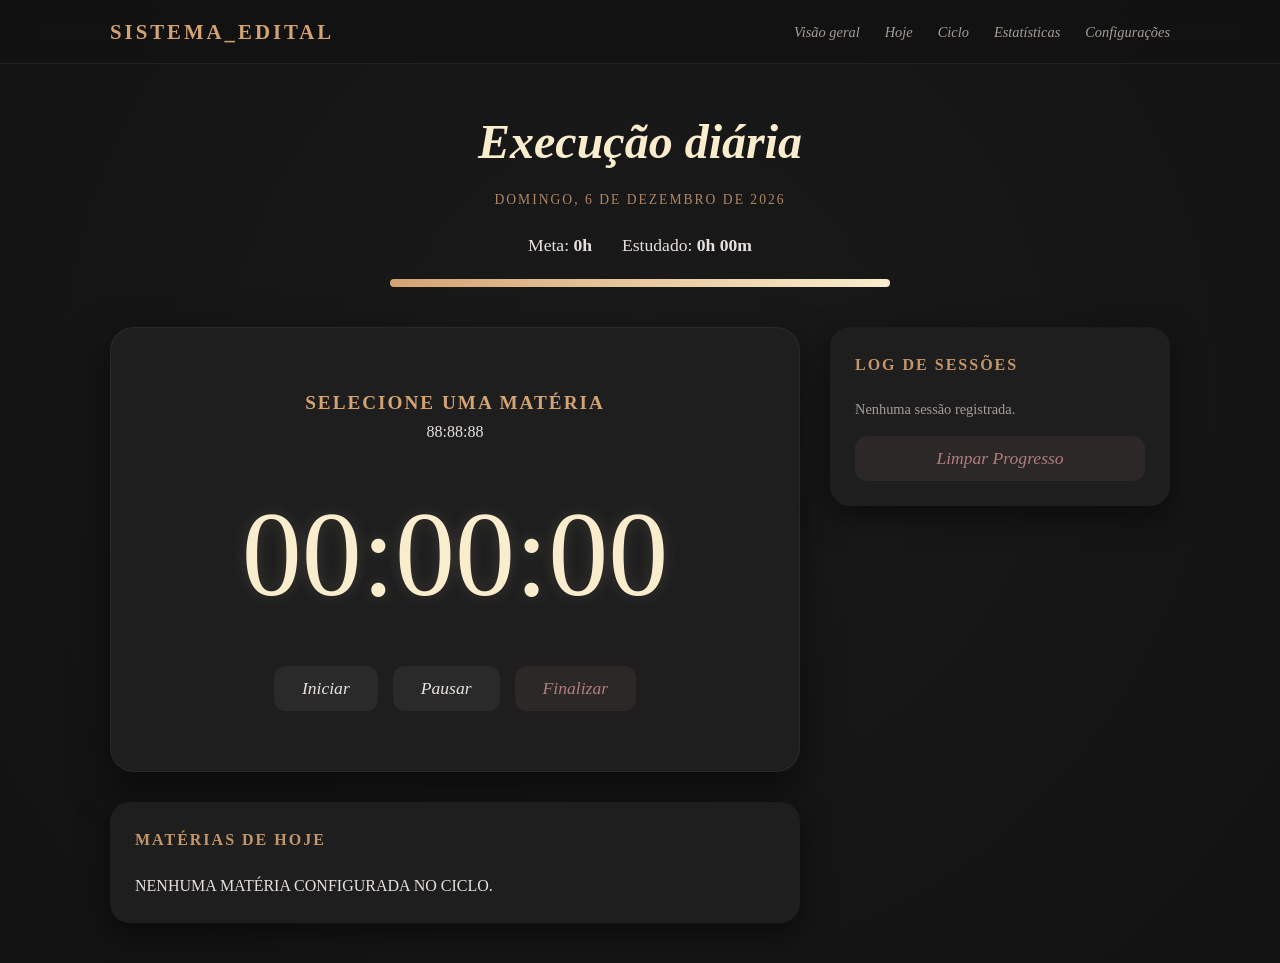
==== hoje.html @ 540a7270 "Add files via upload" ====
<!DOCTYPE html>
<html lang="pt-BR">
<head>
  <meta charset="UTF-8">
  <meta name="viewport" content="width=device-width, initial-scale=1.0">
  <title>Hoje — Execução</title>
  <link href="https://fonts.googleapis.com/css2?family=Nunito:wght@400;600;700&family=Quicksand:wght@500;600&display=swap" rel="stylesheet">
  <link rel="stylesheet" href="hoje.css">
</head>
<body>

<nav class="main-nav">
  <div class="nav-container">
    <span class="nav-title">SISTEMA_EDITAL</span>
    <ul class="nav-links">
      <li><a href="index.html">Visão geral</a></li>
      <li><a href="hoje.html">Hoje</a></li>
      <li><a href="ciclo.html">Ciclo</a></li>
      <li><a href="estatisticas.html">Estatísticas</a></li>
      <li><a href="config.html">Configurações</a></li>
    </ul>
  </div>
</nav>

<main class="container">
  <header>
    <h1>Execução diária</h1>
    <p id="current-date-display">—</p>

    <div class="cycle-summary">
      <span>Meta: <strong id="daily-target">0h</strong></span>
      <span>Estudado: <strong id="daily-done">0h 00m</strong></span>
    </div>

    <div class="global-progress">
      <div class="global-progress-fill" id="daily-progress-bar"></div>
    </div>
  </header>

  <section class="today-grid">
    <section>
      <section class="timer-section">
        <h2 id="active-subject-title">Selecione uma matéria</h2>
        <div class="timer-container">
          <div class="timer-bg">88:88:88</div>
          <div class="timer-display" id="main-timer">00:00:00</div>
        </div>

        <div class="timer-controls">
          <button id="btn-start">Iniciar</button>
          <button id="btn-pause">Pausar</button>
          <button id="btn-stop" class="danger">Finalizar</button>
        </div>
      </section>

      <section class="panel">
        <h3>Matérias de hoje</h3>
        <div id="today-subjects-list">
          <div class="subject-card active">
            <div class="subject-info">
              <strong>Direito Constitucional</strong>
              <small>Progresso: 45%</small>
              <div class="progress-mini">
                <div class="progress-mini-fill" style="width: 45%;"></div>
              </div>
            </div>
          </div>
        </div>
      </section>
    </section>

    <aside>
      <section class="panel">
        <h3>Log de sessões</h3>
        <div class="session-log" id="session-log-list">
          <p class="empty-log">Nenhuma sessão registrada.</p>
        </div>
        <button id="btn-clear-logs" class="danger" style="width: 100%; margin-top: 15px;">
          Limpar Progresso
        </button>
      </section>
    </aside>
  </section>
</main>

<script src="hoje.js"></script>
</body>
</html>
---- hoje.css ----
/* ESTILO: COZY DARK ACADEMIA (NIGHT MODE)
   PALETA: Carvão, Avelã, Creme e Mel
*/

:root {
  --bg-dark: #121212;           /* Fundo principal suave */
  --panel-bg: #1e1e1e;          /* Painéis e seções */
  --accent-cozy: #d4a373;       /* Avelã/Caramelo para detalhes */
  --highlight: #faedcd;         /* Creme para textos de destaque e timer */
  --text-main: #e6e1dd;         /* Texto principal confortável */
  --text-dim: #a59d95;          /* Texto secundário/descritivo */
  --danger-soft: #b07d7d;       /* Vermelho desbotado para o 'Stop' */
  --shadow-cozy: rgba(0, 0, 0, 0.5);
}

/* RESET & BASE */
* {
  margin: 0;
  padding: 0;
  box-sizing: border-box;
}

body {
  background-color: var(--bg-dark);
  /* Efeito de vinheta sutil para dar foco central */
  background-image: radial-gradient(circle at 50% 40%, #1a1a1a 0%, #121212 100%);
  color: var(--text-main);
  font-family: 'Lora', serif;
  line-height: 1.6;
  min-height: 100vh;
}

/* NAVEGAÇÃO */
.main-nav {
  background: rgba(18, 18, 18, 0.8);
  backdrop-filter: blur(12px);
  border-bottom: 1px solid rgba(212, 163, 115, 0.1);
  padding: 15px 0;
  position: sticky;
  top: 0;
  z-index: 100;
}

.nav-container {
  max-width: 1100px;
  margin: auto;
  padding: 0 20px;
  display: flex;
  justify-content: space-between;
  align-items: center;
}

.nav-title {
  font-family: 'EB Garamond', serif;
  font-size: 1.3rem;
  letter-spacing: 3px;
  color: var(--accent-cozy);
  text-transform: uppercase;
  font-weight: 700;
}

.nav-links {
  display: flex;
  list-style: none;
  gap: 25px;
}

.nav-links a {
  text-decoration: none;
  font-size: 0.9rem;
  color: var(--text-dim);
  font-style: italic;
  transition: 0.3s;
}

.nav-links a:hover, .nav-links a.active {
  color: var(--highlight);
}

/* ESTRUTURA PRINCIPAL */
.container {
  max-width: 1100px;
  margin: auto;
  padding: 40px 20px;
}

header {
  text-align: center;
  margin-bottom: 40px;
}

header h1 {
  font-family: 'EB Garamond', serif;
  font-size: 3rem;
  font-style: italic;
  color: var(--highlight);
  margin-bottom: 8px;
}

#current-date-display {
  font-family: 'EB Garamond', serif;
  text-transform: uppercase;
  letter-spacing: 2px;
  font-size: 0.85rem;
  color: var(--accent-cozy);
  opacity: 0.8;
}

/* SUMÁRIO E PROGRESSO */
.cycle-summary {
  display: flex;
  justify-content: center;
  gap: 30px;
  margin: 20px 0;
  font-family: 'EB Garamond', serif;
  font-size: 1.1rem;
}

.global-progress {
  background: #2a2a2a;
  height: 8px;
  border-radius: 10px;
  max-width: 500px;
  margin: 0 auto;
  overflow: hidden;
}

.global-progress-fill {
  background: linear-gradient(90deg, var(--accent-cozy), var(--highlight));
  height: 100%;
  box-shadow: 0 0 10px rgba(212, 163, 115, 0.3);
}

/* TIMER - O FOCO ACONCHEGANTE */
.timer-section {
  background: var(--panel-bg);
  padding: 60px 40px;
  border-radius: 24px;
  border: 1px solid rgba(255, 255, 255, 0.05);
  box-shadow: 0 15px 40px var(--shadow-cozy);
  text-align: center;
  margin-bottom: 30px;
}

#active-subject-title {
  font-family: 'EB Garamond', serif;
  font-size: 1.2rem;
  color: var(--accent-cozy);
  text-transform: uppercase;
  letter-spacing: 2px;
}

.timer-display {
  font-family: 'EB Garamond', serif;
  font-size: 7.5rem;
  color: var(--highlight);
  margin: 15px 0;
  font-variant-numeric: tabular-nums;
  text-shadow: 0 0 15px rgba(250, 237, 205, 0.15);
}

/* BOTÕES SUAVES */
.timer-controls {
  display: flex;
  justify-content: center;
  gap: 15px;
}

button {
  background: #2a2a2a;
  border: none;
  border-radius: 12px;
  color: var(--text-main);
  font-family: 'EB Garamond', serif;
  padding: 12px 28px;
  font-size: 1.1rem;
  font-style: italic;
  cursor: pointer;
  transition: 0.3s cubic-bezier(0.4, 0, 0.2, 1);
}

button:hover {
  background: var(--accent-cozy);
  color: var(--bg-dark);
  transform: translateY(-2px);
}

button.danger {
  color: var(--danger-soft);
  background: rgba(176, 125, 125, 0.1);
}

button.danger:hover {
  background: var(--danger-soft);
  color: white;
}

/* GRID E PAINÉIS */
.today-grid {
  display: grid;
  grid-template-columns: 1fr 340px;
  gap: 30px;
}

.panel {
  background: var(--panel-bg);
  padding: 25px;
  border-radius: 20px;
  box-shadow: 0 10px 30px var(--shadow-cozy);
}

.panel h3 {
  font-family: 'EB Garamond', serif;
  font-size: 1rem;
  text-transform: uppercase;
  letter-spacing: 2px;
  color: var(--accent-cozy);
  margin-bottom: 20px;
  opacity: 0.9;
}

/* CARDS DE MATÉRIA */
.subject-card {
  background: rgba(255, 255, 255, 0.03);
  padding: 18px;
  border-radius: 16px;
  margin-bottom: 12px;
  border: 1px solid transparent;
  transition: 0.3s;
}

.subject-card.active {
  background: rgba(212, 163, 115, 0.05);
  border: 1px solid rgba(212, 163, 115, 0.3);
}

.subject-info strong {
  font-family: 'EB Garamond', serif;
  font-size: 1.2rem;
  display: block;
  color: var(--highlight);
}

.subject-info small {
  color: var(--text-dim);
  font-style: italic;
}

.progress-mini {
  background: #121212;
  height: 4px;
  border-radius: 10px;
  margin-top: 12px;
}

.progress-mini-fill {
  background: var(--accent-cozy);
}

/* LOG */
.session-log {
  font-size: 0.9rem;
  color: var(--text-dim);
}

/* RESPONSIVIDADE */
@media(max-width:900px){
  .today-grid { grid-template-columns: 1fr; }
  .timer-display { font-size: 5.5rem; }
  header h1 { font-size: 2.2rem; }
}
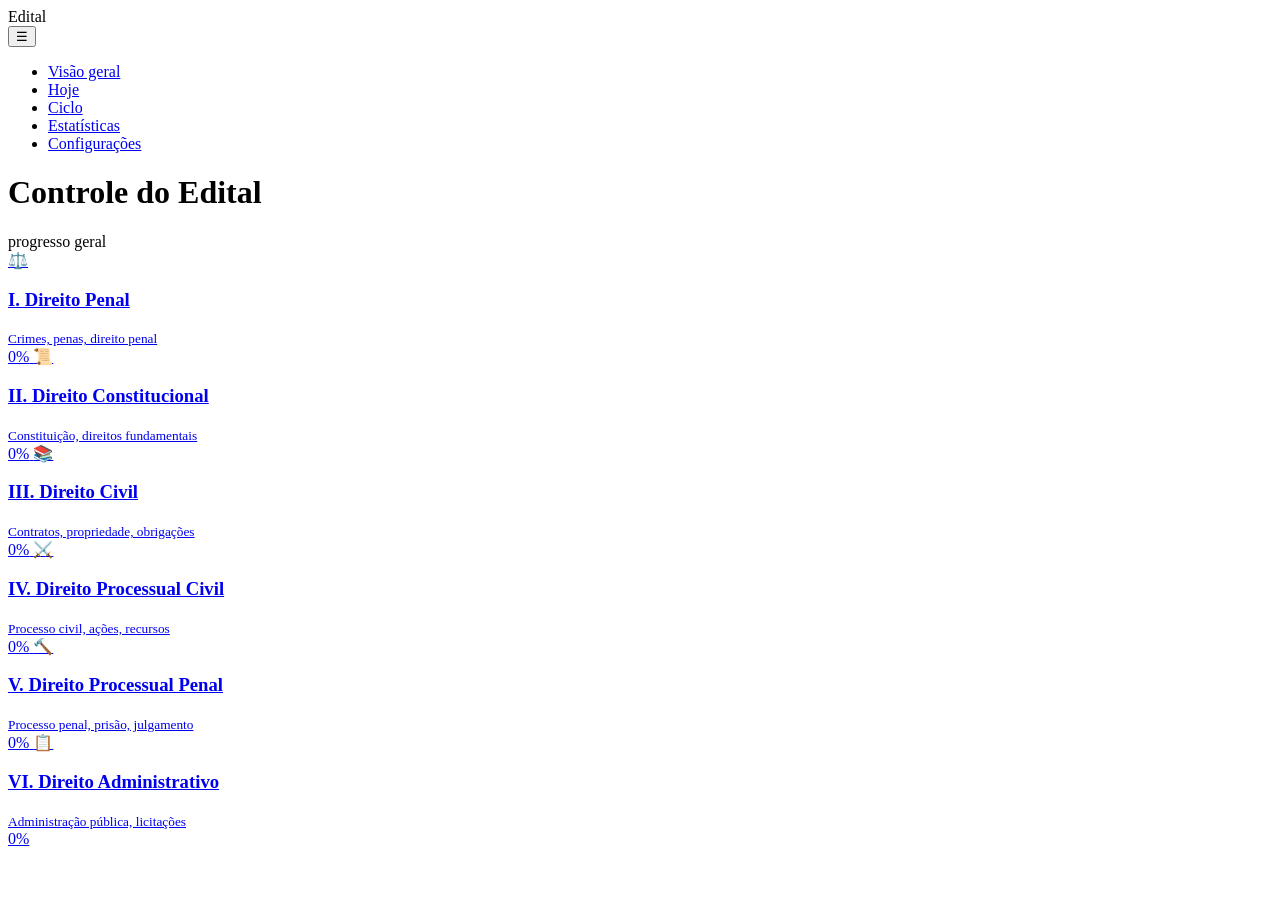
==== commit e37f8c6b: "Update hoje.html" ====
--- a/hoje.html
+++ b/hoje.html
@@ -1,88 +1,266 @@
 <!DOCTYPE html>
 <html lang="pt-BR">
 <head>
-  <meta charset="UTF-8">
-  <meta name="viewport" content="width=device-width, initial-scale=1.0">
-  <title>Hoje — Execução</title>
-  <link href="https://fonts.googleapis.com/css2?family=Nunito:wght@400;600;700&family=Quicksand:wght@500;600&display=swap" rel="stylesheet">
-  <link rel="stylesheet" href="hoje.css">
+<meta charset="UTF-8">
+<title>Controle do Edital</title>
+<meta name="viewport" content="width=device-width, initial-scale=1.0">
 </head>
+
 <body>
 
+<!-- MENU -->
 <nav class="main-nav">
-  <div class="nav-container">
-    <span class="nav-title">SISTEMA_EDITAL</span>
-    <ul class="nav-links">
-      <li><a href="index.html">Visão geral</a></li>
-      <li><a href="hoje.html">Hoje</a></li>
-      <li><a href="ciclo.html">Ciclo</a></li>
-      <li><a href="estatisticas.html">Estatísticas</a></li>
-      <li><a href="config.html">Configurações</a></li>
-    </ul>
-  </div>
+
+<div class="nav-container">
+
+<div class="nav-brand">
+<span class="nav-title">Edital</span>
+</div>
+
+<button class="nav-toggle" aria-label="Abrir menu">
+☰
+</button>
+
+<ul class="nav-links">
+
+<li>
+<a href="./index.html">
+Visão geral
+</a>
+</li>
+
+<li>
+<a href="./hoje.html">
+Hoje
+</a>
+</li>
+
+<li>
+<a href="./ciclo.html">
+Ciclo
+</a>
+</li>
+
+<li>
+<a href="./estatisticas.html">
+Estatísticas
+</a>
+</li>
+
+<li>
+<a href="./config.html">
+Configurações
+</a>
+</li>
+
+</ul>
+
+</div>
 </nav>
 
+
+<header>
+
+<div class="header-top">
+<h1>Controle do Edital</h1>
+<span class="subtitle">progresso geral</span>
+</div>
+
+<div class="global-progress">
+<div id="global-progress-fill"></div>
+</div>
+
+</header>
+
+
 <main class="container">
-  <header>
-    <h1>Execução diária</h1>
-    <p id="current-date-display">—</p>
-
-    <div class="cycle-summary">
-      <span>Meta: <strong id="daily-target">0h</strong></span>
-      <span>Estudado: <strong id="daily-done">0h 00m</strong></span>
-    </div>
-
-    <div class="global-progress">
-      <div class="global-progress-fill" id="daily-progress-bar"></div>
-    </div>
-  </header>
-
-  <section class="today-grid">
-    <section>
-      <section class="timer-section">
-        <h2 id="active-subject-title">Selecione uma matéria</h2>
-        <div class="timer-container">
-          <div class="timer-bg">88:88:88</div>
-          <div class="timer-display" id="main-timer">00:00:00</div>
-        </div>
-
-        <div class="timer-controls">
-          <button id="btn-start">Iniciar</button>
-          <button id="btn-pause">Pausar</button>
-          <button id="btn-stop" class="danger">Finalizar</button>
-        </div>
-      </section>
-
-      <section class="panel">
-        <h3>Matérias de hoje</h3>
-        <div id="today-subjects-list">
-          <div class="subject-card active">
-            <div class="subject-info">
-              <strong>Direito Constitucional</strong>
-              <small>Progresso: 45%</small>
-              <div class="progress-mini">
-                <div class="progress-mini-fill" style="width: 45%;"></div>
-              </div>
-            </div>
-          </div>
-        </div>
-      </section>
-    </section>
-
-    <aside>
-      <section class="panel">
-        <h3>Log de sessões</h3>
-        <div class="session-log" id="session-log-list">
-          <p class="empty-log">Nenhuma sessão registrada.</p>
-        </div>
-        <button id="btn-clear-logs" class="danger" style="width: 100%; margin-top: 15px;">
-          Limpar Progresso
-        </button>
-      </section>
-    </aside>
-  </section>
+
+<section class="grid">
+
+<!-- DIREITO PENAL -->
+
+<a class="card" data-materia="direito-penal" href="./materias/penal.html">
+
+<span class="emoji-bg">⚖️</span>
+
+<h3>I. Direito Penal</h3>
+
+<small>
+Crimes, penas, direito penal
+</small>
+
+<div class="progress-bar">
+<div class="progress-fill"></div>
+</div>
+
+<span class="progress-text">0%</span>
+
+</a>
+
+
+<!-- DIREITO CONSTITUCIONAL -->
+
+<a class="card" data-materia="direito-constitucional" href="./materias/const.html">
+
+<span class="emoji-bg">📜</span>
+
+<h3>II. Direito Constitucional</h3>
+
+<small>
+Constituição, direitos fundamentais
+</small>
+
+<div class="progress-bar">
+<div class="progress-fill"></div>
+</div>
+
+<span class="progress-text">0%</span>
+
+</a>
+
+
+<!-- DIREITO CIVIL -->
+
+<a class="card" data-materia="direito-civil" href="./materias/civ.html">
+
+<span class="emoji-bg">📚</span>
+
+<h3>III. Direito Civil</h3>
+
+<small>
+Contratos, propriedade, obrigações
+</small>
+
+<div class="progress-bar">
+<div class="progress-fill"></div>
+</div>
+
+<span class="progress-text">0%</span>
+
+</a>
+
+
+<!-- PROCESSUAL CIVIL -->
+
+<a class="card" data-materia="direito-processual-civil" href="./materias/procciv.html">
+
+<span class="emoji-bg">⚔️</span>
+
+<h3>IV. Direito Processual Civil</h3>
+
+<small>
+Processo civil, ações, recursos
+</small>
+
+<div class="progress-bar">
+<div class="progress-fill"></div>
+</div>
+
+<span class="progress-text">0%</span>
+
+</a>
+
+
+<!-- PROCESSUAL PENAL -->
+
+<a class="card" data-materia="direito-processual-penal" href="./materias/procpen.html">
+
+<span class="emoji-bg">🔨</span>
+
+<h3>V. Direito Processual Penal</h3>
+
+<small>
+Processo penal, prisão, julgamento
+</small>
+
+<div class="progress-bar">
+<div class="progress-fill"></div>
+</div>
+
+<span class="progress-text">0%</span>
+
+</a>
+
+
+<!-- DIREITO ADMINISTRATIVO -->
+
+<a class="card" data-materia="direito-administrativo" href="./materias/adm.html">
+
+<span class="emoji-bg">📋</span>
+
+<h3>VI. Direito Administrativo</h3>
+
+<small>
+Administração pública, licitações
+</small>
+
+<div class="progress-bar">
+<div class="progress-fill"></div>
+</div>
+
+<span class="progress-text">0%</span>
+
+</a>
+
+
+</section>
+
 </main>
 
-<script src="hoje.js"></script>
+
+
+<script>
+
+
+/* MENU MOBILE */
+
+const toggle = document.querySelector(".nav-toggle")
+
+const links = document.querySelector(".nav-links")
+
+toggle.addEventListener("click", () => {
+
+links.classList.toggle("open")
+
+})
+
+
+
+/* PROGRESSO DAS MATÉRIAS */
+
+let total = 0
+let count = 0
+
+document.querySelectorAll(".card").forEach(card => {
+
+const materia = card.dataset.materia
+
+const progresso = Number(localStorage.getItem(materia) || 0)
+
+const fill = card.querySelector(".progress-fill")
+
+const text = card.querySelector(".progress-text")
+
+fill.style.width = progresso + "%"
+
+text.textContent = progresso + "%"
+
+total += progresso
+count++
+
+})
+
+
+/* PROGRESSO GLOBAL */
+
+const media = count > 0 ? total / count : 0
+
+const globalBar = document.getElementById("global-progress-fill")
+
+globalBar.style.width = media + "%"
+
+
+</script>
+
 </body>
-</html>+</html>
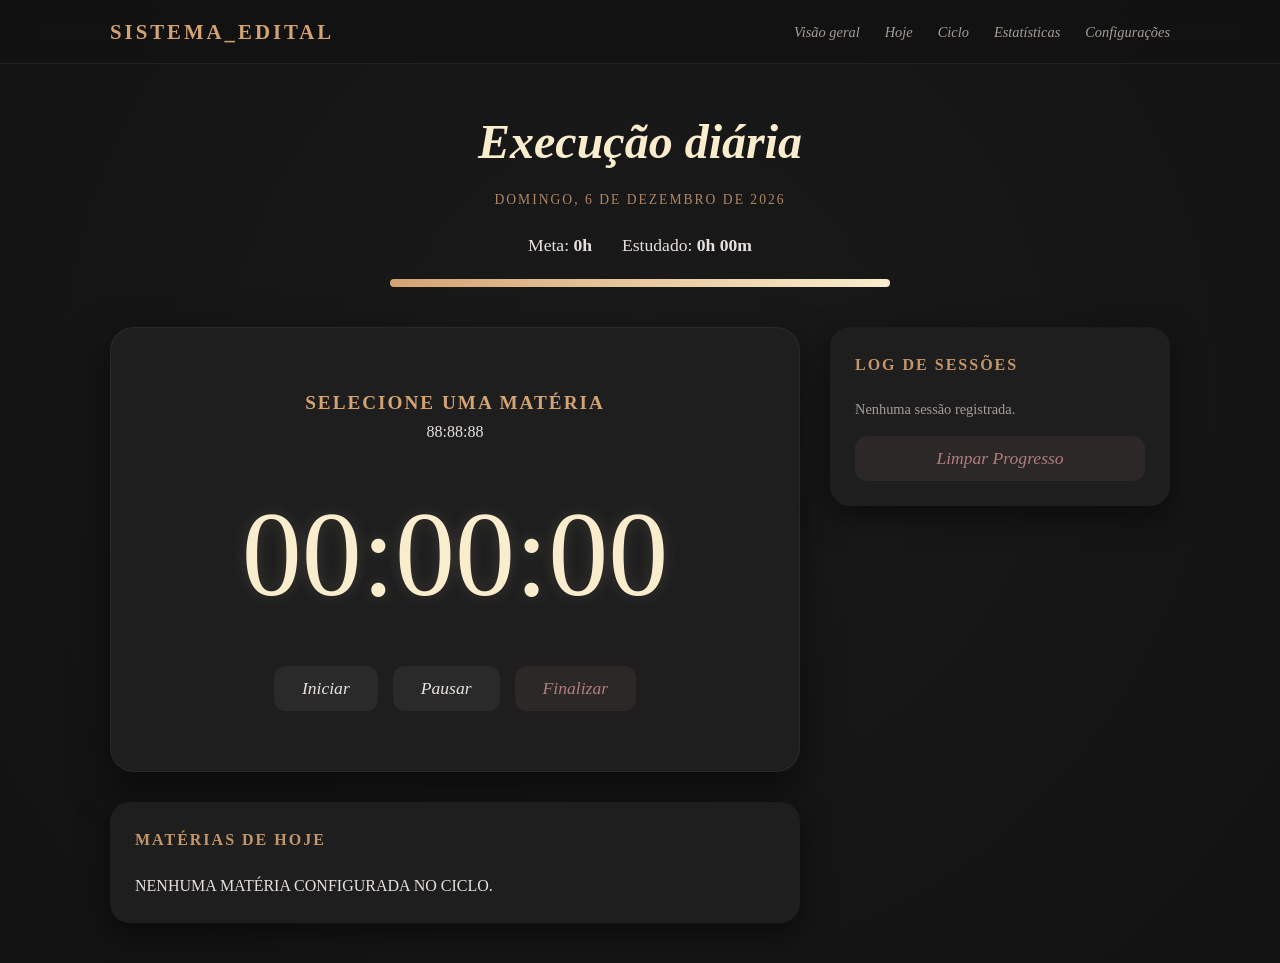
==== commit abdadd5d: "Update hoje.html" ====
--- a/hoje.html
+++ b/hoje.html
@@ -1,266 +1,88 @@
 <!DOCTYPE html>
 <html lang="pt-BR">
 <head>
-<meta charset="UTF-8">
-<title>Controle do Edital</title>
-<meta name="viewport" content="width=device-width, initial-scale=1.0">
+  <meta charset="UTF-8">
+  <meta name="viewport" content="width=device-width, initial-scale=1.0">
+  <title>Hoje — Execução</title>
+  <link href="https://fonts.googleapis.com/css2?family=Nunito:wght@400;600;700&family=Quicksand:wght@500;600&display=swap" rel="stylesheet">
+  <link rel="stylesheet" href="hoje.css">
 </head>
-
 <body>
 
-<!-- MENU -->
 <nav class="main-nav">
-
-<div class="nav-container">
-
-<div class="nav-brand">
-<span class="nav-title">Edital</span>
-</div>
-
-<button class="nav-toggle" aria-label="Abrir menu">
-☰
-</button>
-
-<ul class="nav-links">
-
-<li>
-<a href="./index.html">
-Visão geral
-</a>
-</li>
-
-<li>
-<a href="./hoje.html">
-Hoje
-</a>
-</li>
-
-<li>
-<a href="./ciclo.html">
-Ciclo
-</a>
-</li>
-
-<li>
-<a href="./estatisticas.html">
-Estatísticas
-</a>
-</li>
-
-<li>
-<a href="./config.html">
-Configurações
-</a>
-</li>
-
-</ul>
-
-</div>
+  <div class="nav-container">
+    <span class="nav-title">SISTEMA_EDITAL</span>
+    <ul class="nav-links">
+      <li><a href="index.html">Visão geral</a></li>
+      <li><a href="hoje.html">Hoje</a></li>
+      <li><a href="ciclo.html">Ciclo</a></li>
+      <li><a href="estatisticas.html">Estatísticas</a></li>
+      <li><a href="config.html">Configurações</a></li>
+    </ul>
+  </div>
 </nav>
 
+<main class="container">
+  <header>
+    <h1>Execução diária</h1>
+    <p id="current-date-display">—</p>
 
-<header>
+    <div class="cycle-summary">
+      <span>Meta: <strong id="daily-target">0h</strong></span>
+      <span>Estudado: <strong id="daily-done">0h 00m</strong></span>
+    </div>
 
-<div class="header-top">
-<h1>Controle do Edital</h1>
-<span class="subtitle">progresso geral</span>
-</div>
+    <div class="global-progress">
+      <div class="global-progress-fill" id="daily-progress-bar"></div>
+    </div>
+  </header>
 
-<div class="global-progress">
-<div id="global-progress-fill"></div>
-</div>
+  <section class="today-grid">
+    <section>
+      <section class="timer-section">
+        <h2 id="active-subject-title">Selecione uma matéria</h2>
+        <div class="timer-container">
+          <div class="timer-bg">88:88:88</div>
+          <div class="timer-display" id="main-timer">00:00:00</div>
+        </div>
 
-</header>
+        <div class="timer-controls">
+          <button id="btn-start">Iniciar</button>
+          <button id="btn-pause">Pausar</button>
+          <button id="btn-stop" class="danger">Finalizar</button>
+        </div>
+      </section>
 
+      <section class="panel">
+        <h3>Matérias de hoje</h3>
+        <div id="today-subjects-list">
+          <div class="subject-card active">
+            <div class="subject-info">
+              <strong>Direito Constitucional</strong>
+              <small>Progresso: 45%</small>
+              <div class="progress-mini">
+                <div class="progress-mini-fill" style="width: 45%;"></div>
+              </div>
+            </div>
+          </div>
+        </div>
+      </section>
+    </section>
 
-<main class="container">
-
-<section class="grid">
-
-<!-- DIREITO PENAL -->
-
-<a class="card" data-materia="direito-penal" href="./materias/penal.html">
-
-<span class="emoji-bg">⚖️</span>
-
-<h3>I. Direito Penal</h3>
-
-<small>
-Crimes, penas, direito penal
-</small>
-
-<div class="progress-bar">
-<div class="progress-fill"></div>
-</div>
-
-<span class="progress-text">0%</span>
-
-</a>
-
-
-<!-- DIREITO CONSTITUCIONAL -->
-
-<a class="card" data-materia="direito-constitucional" href="./materias/const.html">
-
-<span class="emoji-bg">📜</span>
-
-<h3>II. Direito Constitucional</h3>
-
-<small>
-Constituição, direitos fundamentais
-</small>
-
-<div class="progress-bar">
-<div class="progress-fill"></div>
-</div>
-
-<span class="progress-text">0%</span>
-
-</a>
-
-
-<!-- DIREITO CIVIL -->
-
-<a class="card" data-materia="direito-civil" href="./materias/civ.html">
-
-<span class="emoji-bg">📚</span>
-
-<h3>III. Direito Civil</h3>
-
-<small>
-Contratos, propriedade, obrigações
-</small>
-
-<div class="progress-bar">
-<div class="progress-fill"></div>
-</div>
-
-<span class="progress-text">0%</span>
-
-</a>
-
-
-<!-- PROCESSUAL CIVIL -->
-
-<a class="card" data-materia="direito-processual-civil" href="./materias/procciv.html">
-
-<span class="emoji-bg">⚔️</span>
-
-<h3>IV. Direito Processual Civil</h3>
-
-<small>
-Processo civil, ações, recursos
-</small>
-
-<div class="progress-bar">
-<div class="progress-fill"></div>
-</div>
-
-<span class="progress-text">0%</span>
-
-</a>
-
-
-<!-- PROCESSUAL PENAL -->
-
-<a class="card" data-materia="direito-processual-penal" href="./materias/procpen.html">
-
-<span class="emoji-bg">🔨</span>
-
-<h3>V. Direito Processual Penal</h3>
-
-<small>
-Processo penal, prisão, julgamento
-</small>
-
-<div class="progress-bar">
-<div class="progress-fill"></div>
-</div>
-
-<span class="progress-text">0%</span>
-
-</a>
-
-
-<!-- DIREITO ADMINISTRATIVO -->
-
-<a class="card" data-materia="direito-administrativo" href="./materias/adm.html">
-
-<span class="emoji-bg">📋</span>
-
-<h3>VI. Direito Administrativo</h3>
-
-<small>
-Administração pública, licitações
-</small>
-
-<div class="progress-bar">
-<div class="progress-fill"></div>
-</div>
-
-<span class="progress-text">0%</span>
-
-</a>
-
-
-</section>
-
+    <aside>
+      <section class="panel">
+        <h3>Log de sessões</h3>
+        <div class="session-log" id="session-log-list">
+          <p class="empty-log">Nenhuma sessão registrada.</p>
+        </div>
+        <button id="btn-clear-logs" class="danger" style="width: 100%; margin-top: 15px;">
+          Limpar Progresso
+        </button>
+      </section>
+    </aside>
+  </section>
 </main>
 
-
-
-<script>
-
-
-/* MENU MOBILE */
-
-const toggle = document.querySelector(".nav-toggle")
-
-const links = document.querySelector(".nav-links")
-
-toggle.addEventListener("click", () => {
-
-links.classList.toggle("open")
-
-})
-
-
-
-/* PROGRESSO DAS MATÉRIAS */
-
-let total = 0
-let count = 0
-
-document.querySelectorAll(".card").forEach(card => {
-
-const materia = card.dataset.materia
-
-const progresso = Number(localStorage.getItem(materia) || 0)
-
-const fill = card.querySelector(".progress-fill")
-
-const text = card.querySelector(".progress-text")
-
-fill.style.width = progresso + "%"
-
-text.textContent = progresso + "%"
-
-total += progresso
-count++
-
-})
-
-
-/* PROGRESSO GLOBAL */
-
-const media = count > 0 ? total / count : 0
-
-const globalBar = document.getElementById("global-progress-fill")
-
-globalBar.style.width = media + "%"
-
-
-</script>
-
+<script src="hoje.js"></script>
 </body>
 </html>
--- a/hoje.css
+++ b/hoje.css
@@ -0,0 +1,271 @@
+/* ESTILO: COZY DARK ACADEMIA (NIGHT MODE)
+   PALETA: Carvão, Avelã, Creme e Mel
+*/
+
+:root {
+  --bg-dark: #121212;           /* Fundo principal suave */
+  --panel-bg: #1e1e1e;          /* Painéis e seções */
+  --accent-cozy: #d4a373;       /* Avelã/Caramelo para detalhes */
+  --highlight: #faedcd;         /* Creme para textos de destaque e timer */
+  --text-main: #e6e1dd;         /* Texto principal confortável */
+  --text-dim: #a59d95;          /* Texto secundário/descritivo */
+  --danger-soft: #b07d7d;       /* Vermelho desbotado para o 'Stop' */
+  --shadow-cozy: rgba(0, 0, 0, 0.5);
+}
+
+/* RESET & BASE */
+* {
+  margin: 0;
+  padding: 0;
+  box-sizing: border-box;
+}
+
+body {
+  background-color: var(--bg-dark);
+  /* Efeito de vinheta sutil para dar foco central */
+  background-image: radial-gradient(circle at 50% 40%, #1a1a1a 0%, #121212 100%);
+  color: var(--text-main);
+  font-family: 'Lora', serif;
+  line-height: 1.6;
+  min-height: 100vh;
+}
+
+/* NAVEGAÇÃO */
+.main-nav {
+  background: rgba(18, 18, 18, 0.8);
+  backdrop-filter: blur(12px);
+  border-bottom: 1px solid rgba(212, 163, 115, 0.1);
+  padding: 15px 0;
+  position: sticky;
+  top: 0;
+  z-index: 100;
+}
+
+.nav-container {
+  max-width: 1100px;
+  margin: auto;
+  padding: 0 20px;
+  display: flex;
+  justify-content: space-between;
+  align-items: center;
+}
+
+.nav-title {
+  font-family: 'EB Garamond', serif;
+  font-size: 1.3rem;
+  letter-spacing: 3px;
+  color: var(--accent-cozy);
+  text-transform: uppercase;
+  font-weight: 700;
+}
+
+.nav-links {
+  display: flex;
+  list-style: none;
+  gap: 25px;
+}
+
+.nav-links a {
+  text-decoration: none;
+  font-size: 0.9rem;
+  color: var(--text-dim);
+  font-style: italic;
+  transition: 0.3s;
+}
+
+.nav-links a:hover, .nav-links a.active {
+  color: var(--highlight);
+}
+
+/* ESTRUTURA PRINCIPAL */
+.container {
+  max-width: 1100px;
+  margin: auto;
+  padding: 40px 20px;
+}
+
+header {
+  text-align: center;
+  margin-bottom: 40px;
+}
+
+header h1 {
+  font-family: 'EB Garamond', serif;
+  font-size: 3rem;
+  font-style: italic;
+  color: var(--highlight);
+  margin-bottom: 8px;
+}
+
+#current-date-display {
+  font-family: 'EB Garamond', serif;
+  text-transform: uppercase;
+  letter-spacing: 2px;
+  font-size: 0.85rem;
+  color: var(--accent-cozy);
+  opacity: 0.8;
+}
+
+/* SUMÁRIO E PROGRESSO */
+.cycle-summary {
+  display: flex;
+  justify-content: center;
+  gap: 30px;
+  margin: 20px 0;
+  font-family: 'EB Garamond', serif;
+  font-size: 1.1rem;
+}
+
+.global-progress {
+  background: #2a2a2a;
+  height: 8px;
+  border-radius: 10px;
+  max-width: 500px;
+  margin: 0 auto;
+  overflow: hidden;
+}
+
+.global-progress-fill {
+  background: linear-gradient(90deg, var(--accent-cozy), var(--highlight));
+  height: 100%;
+  box-shadow: 0 0 10px rgba(212, 163, 115, 0.3);
+}
+
+/* TIMER - O FOCO ACONCHEGANTE */
+.timer-section {
+  background: var(--panel-bg);
+  padding: 60px 40px;
+  border-radius: 24px;
+  border: 1px solid rgba(255, 255, 255, 0.05);
+  box-shadow: 0 15px 40px var(--shadow-cozy);
+  text-align: center;
+  margin-bottom: 30px;
+}
+
+#active-subject-title {
+  font-family: 'EB Garamond', serif;
+  font-size: 1.2rem;
+  color: var(--accent-cozy);
+  text-transform: uppercase;
+  letter-spacing: 2px;
+}
+
+.timer-display {
+  font-family: 'EB Garamond', serif;
+  font-size: 7.5rem;
+  color: var(--highlight);
+  margin: 15px 0;
+  font-variant-numeric: tabular-nums;
+  text-shadow: 0 0 15px rgba(250, 237, 205, 0.15);
+}
+
+/* BOTÕES SUAVES */
+.timer-controls {
+  display: flex;
+  justify-content: center;
+  gap: 15px;
+}
+
+button {
+  background: #2a2a2a;
+  border: none;
+  border-radius: 12px;
+  color: var(--text-main);
+  font-family: 'EB Garamond', serif;
+  padding: 12px 28px;
+  font-size: 1.1rem;
+  font-style: italic;
+  cursor: pointer;
+  transition: 0.3s cubic-bezier(0.4, 0, 0.2, 1);
+}
+
+button:hover {
+  background: var(--accent-cozy);
+  color: var(--bg-dark);
+  transform: translateY(-2px);
+}
+
+button.danger {
+  color: var(--danger-soft);
+  background: rgba(176, 125, 125, 0.1);
+}
+
+button.danger:hover {
+  background: var(--danger-soft);
+  color: white;
+}
+
+/* GRID E PAINÉIS */
+.today-grid {
+  display: grid;
+  grid-template-columns: 1fr 340px;
+  gap: 30px;
+}
+
+.panel {
+  background: var(--panel-bg);
+  padding: 25px;
+  border-radius: 20px;
+  box-shadow: 0 10px 30px var(--shadow-cozy);
+}
+
+.panel h3 {
+  font-family: 'EB Garamond', serif;
+  font-size: 1rem;
+  text-transform: uppercase;
+  letter-spacing: 2px;
+  color: var(--accent-cozy);
+  margin-bottom: 20px;
+  opacity: 0.9;
+}
+
+/* CARDS DE MATÉRIA */
+.subject-card {
+  background: rgba(255, 255, 255, 0.03);
+  padding: 18px;
+  border-radius: 16px;
+  margin-bottom: 12px;
+  border: 1px solid transparent;
+  transition: 0.3s;
+}
+
+.subject-card.active {
+  background: rgba(212, 163, 115, 0.05);
+  border: 1px solid rgba(212, 163, 115, 0.3);
+}
+
+.subject-info strong {
+  font-family: 'EB Garamond', serif;
+  font-size: 1.2rem;
+  display: block;
+  color: var(--highlight);
+}
+
+.subject-info small {
+  color: var(--text-dim);
+  font-style: italic;
+}
+
+.progress-mini {
+  background: #121212;
+  height: 4px;
+  border-radius: 10px;
+  margin-top: 12px;
+}
+
+.progress-mini-fill {
+  background: var(--accent-cozy);
+}
+
+/* LOG */
+.session-log {
+  font-size: 0.9rem;
+  color: var(--text-dim);
+}
+
+/* RESPONSIVIDADE */
+@media(max-width:900px){
+  .today-grid { grid-template-columns: 1fr; }
+  .timer-display { font-size: 5.5rem; }
+  header h1 { font-size: 2.2rem; }
+}
